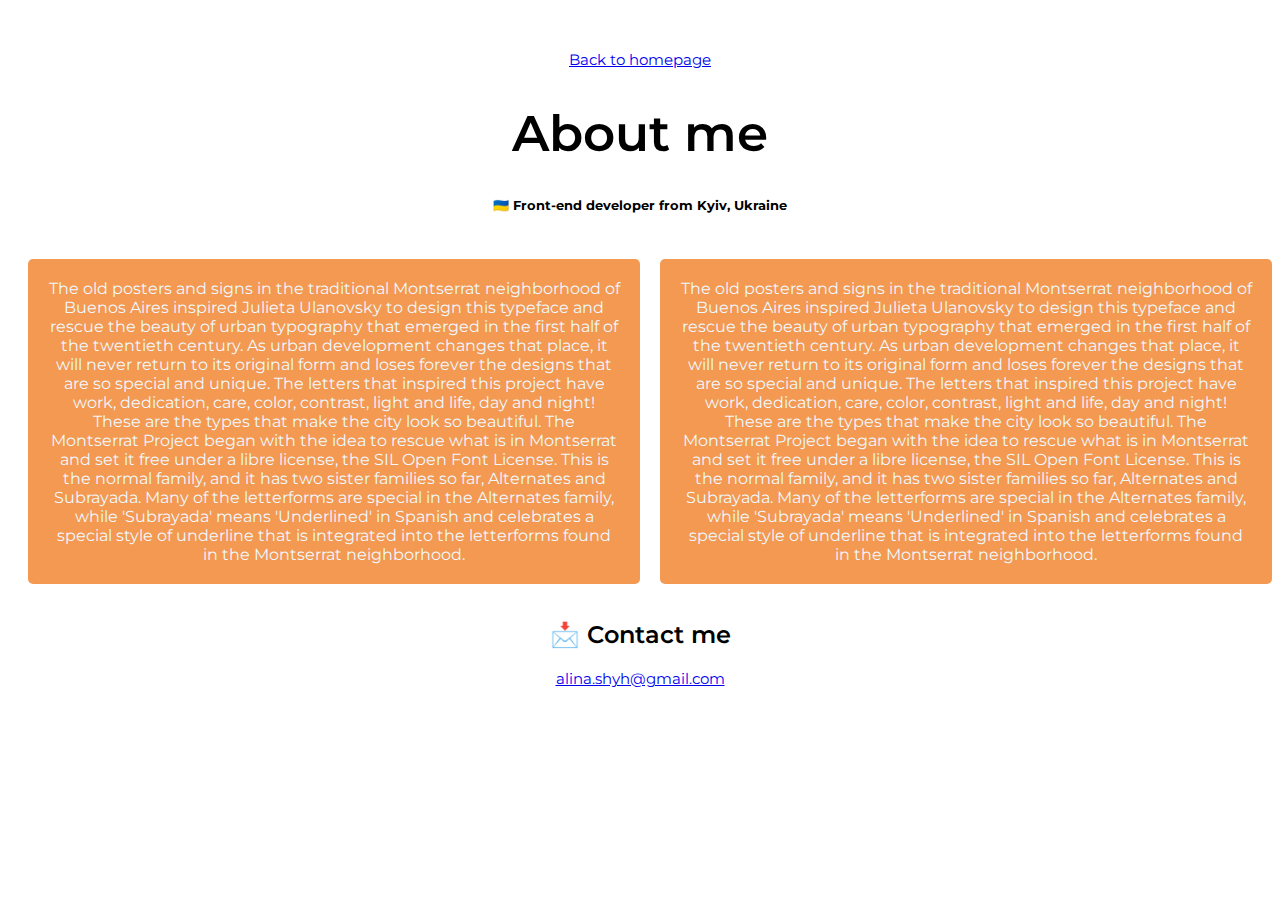
==== about.html @ 47083eb2 "Initial commit" ====
<!DOCTYPE html>
<html lang="en">
  <head>
    <meta charset="UTF-8" />
    <meta http-equiv="X-UA-Compatible" content="IE=edge" />
    <meta name="viewport" content="width=device-width, initial-scale=1.0" />
     <link rel="stylesheet" href="src/styles.css" />
    <link rel="preconnect" href="https://fonts.googleapis.com" />
    <link rel="preconnect" href="https://fonts.gstatic.com" crossorigin />
    <link rel="preconnect" href="https://fonts.googleapis.com" />
    <link rel="preconnect" href="https://fonts.gstatic.com" crossorigin />
    <link
      href="https://fonts.googleapis.com/css2?family=Montserrat:ital,wght@0,200;0,400;0,700;0,900;1,200;1,400;1,700;1,900&family=Roboto:ital,wght@0,100;0,300;0,400;0,500;0,700;0,900;1,100;1,300;1,400;1,500;1,700;1,900&display=swap"
      rel="stylesheet"
    />
    <!-- CSS only -->
    <link
      href="https://cdn.jsdelivr.net/npm/bootstrap@5.2.0-beta1/dist/css/bootstrap.min.css"
      rel="stylesheet"
      integrity="sha384-0evHe/X+R7YkIZDRvuzKMRqM+OrBnVFBL6DOitfPri4tjfHxaWutUpFmBp4vmVor"
      crossorigin="anonymous"
    />
    <title>Document</title>
  </head>
  <body>
      <div class="container">
      <a href="index.html" class="go-homepage-link">Back to homepage</a>
    <h1 class="header-title header-strong">About me</h1>
    <h2 class="header-subtitle">🇺🇦 Front-end developer from Kyiv, Ukraine</h2>
    <div class="columns-parent"> 
        <p class="column-aboutme">
            The old posters and signs in the traditional Montserrat neighborhood of Buenos Aires inspired Julieta Ulanovsky to design this typeface and rescue the beauty of urban typography that emerged in the first half of the twentieth century. As urban development changes that place, it will never return to its original form and loses forever the designs that are so special and unique. The letters that inspired this project have work, dedication, care, color, contrast, light and life, day and night! These are the types that make the city look so beautiful. The Montserrat Project began with the idea to rescue what is in Montserrat and set it free under a libre license, the SIL Open Font License.
            
            This is the normal family, and it has two sister families so far, Alternates and Subrayada. Many of the letterforms are special in the Alternates family, while 'Subrayada' means 'Underlined' in Spanish and celebrates a special style of underline that is integrated into the letterforms found in the Montserrat neighborhood.
        </p>
        <p class="column-aboutme second-column">
            The old posters and signs in the traditional Montserrat neighborhood of Buenos Aires inspired Julieta Ulanovsky to design this typeface and rescue the beauty of urban typography that emerged in the first half of the twentieth century. As urban development changes that place, it will never return to its original form and loses forever the designs that are so special and unique. The letters that inspired this project have work, dedication, care, color, contrast, light and life, day and night! These are the types that make the city look so beautiful. The Montserrat Project began with the idea to rescue what is in Montserrat and set it free under a libre license, the SIL Open Font License.
            
            This is the normal family, and it has two sister families so far, Alternates and Subrayada. Many of the letterforms are special in the Alternates family, while 'Subrayada' means 'Underlined' in Spanish and celebrates a special style of underline that is integrated into the letterforms found in the Montserrat neighborhood.
        </p></div>
        <h2 id="contact" class="contact-link">📩 Contact me</h2>
        <a href="mailto:alina.shyh@gmail.com" class="go-homepage-link">alina.shyh@gmail.com</a>
    </div>
</body>
</html>
---- src/styles.css ----
:root {
  --default-color: rgb(240, 127, 38);
}


.container {
  text-align: center;
  margin-top: 50px;
  font-family: 'Montserrat', sans-serif;
}

.header-title, .contact-link  {
  font-weight: 600;
}

.header-strong {
  font-size: 50px;
}

.header-subtitle {
  font-size: small;
  margin-bottom: 30px;
}

.buttoms-about-contact {
  display: flex;
  flex-direction: row;
  justify-content: center;
}

.aboutme-button,
.contact-button {
  border: 1px solid var(--default-color);
  border-radius: 5px;
  width: 100px;
  padding: 18px;
  text-decoration: none;
  font-size: 10px;
  box-shadow: 1px 1px 6px 0px grey;
}

.aboutme-button {
  background-color: var(--default-color);
  color: aliceblue;
}
.contact-button {
  margin-left: 10px;
  color: black;
}

.contact-button:hover {
  background-color: var(--default-color);
  color: aliceblue;
}

.aboutme-button:hover {
  background-color: white;
  color: black;
}

.go-homepage-link {
    font-size: 15px;
    display: block;
 margin-bottom: 29px;
}

.columns-parent {
    display: flex;
  flex-direction: row;
  justify-content: space-evenly;


}
.column-aboutme {
    background-color: rgb(240, 127, 38, 0.8);
    color: aliceblue;
  border-radius: 5px;
  padding: 20px;
}

.column-aboutme, .second-column {
    margin-left: 20px;
}
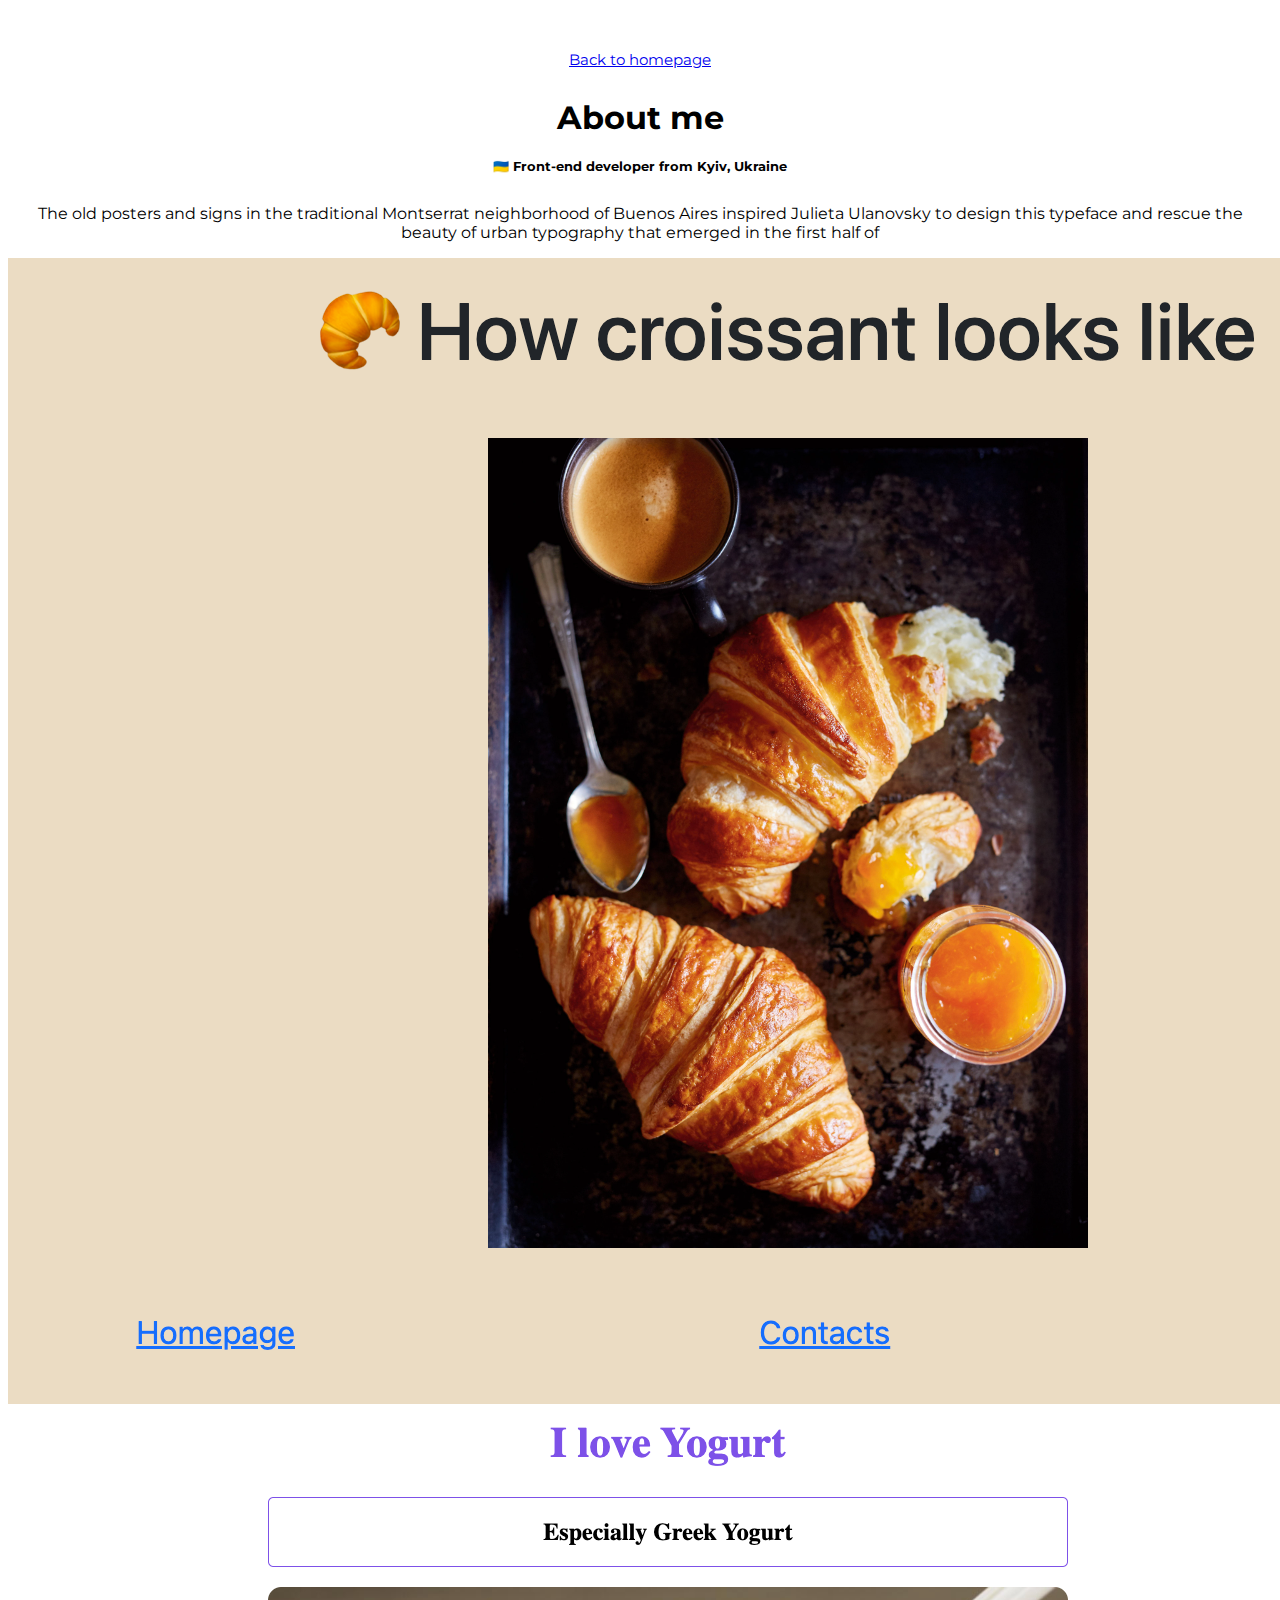
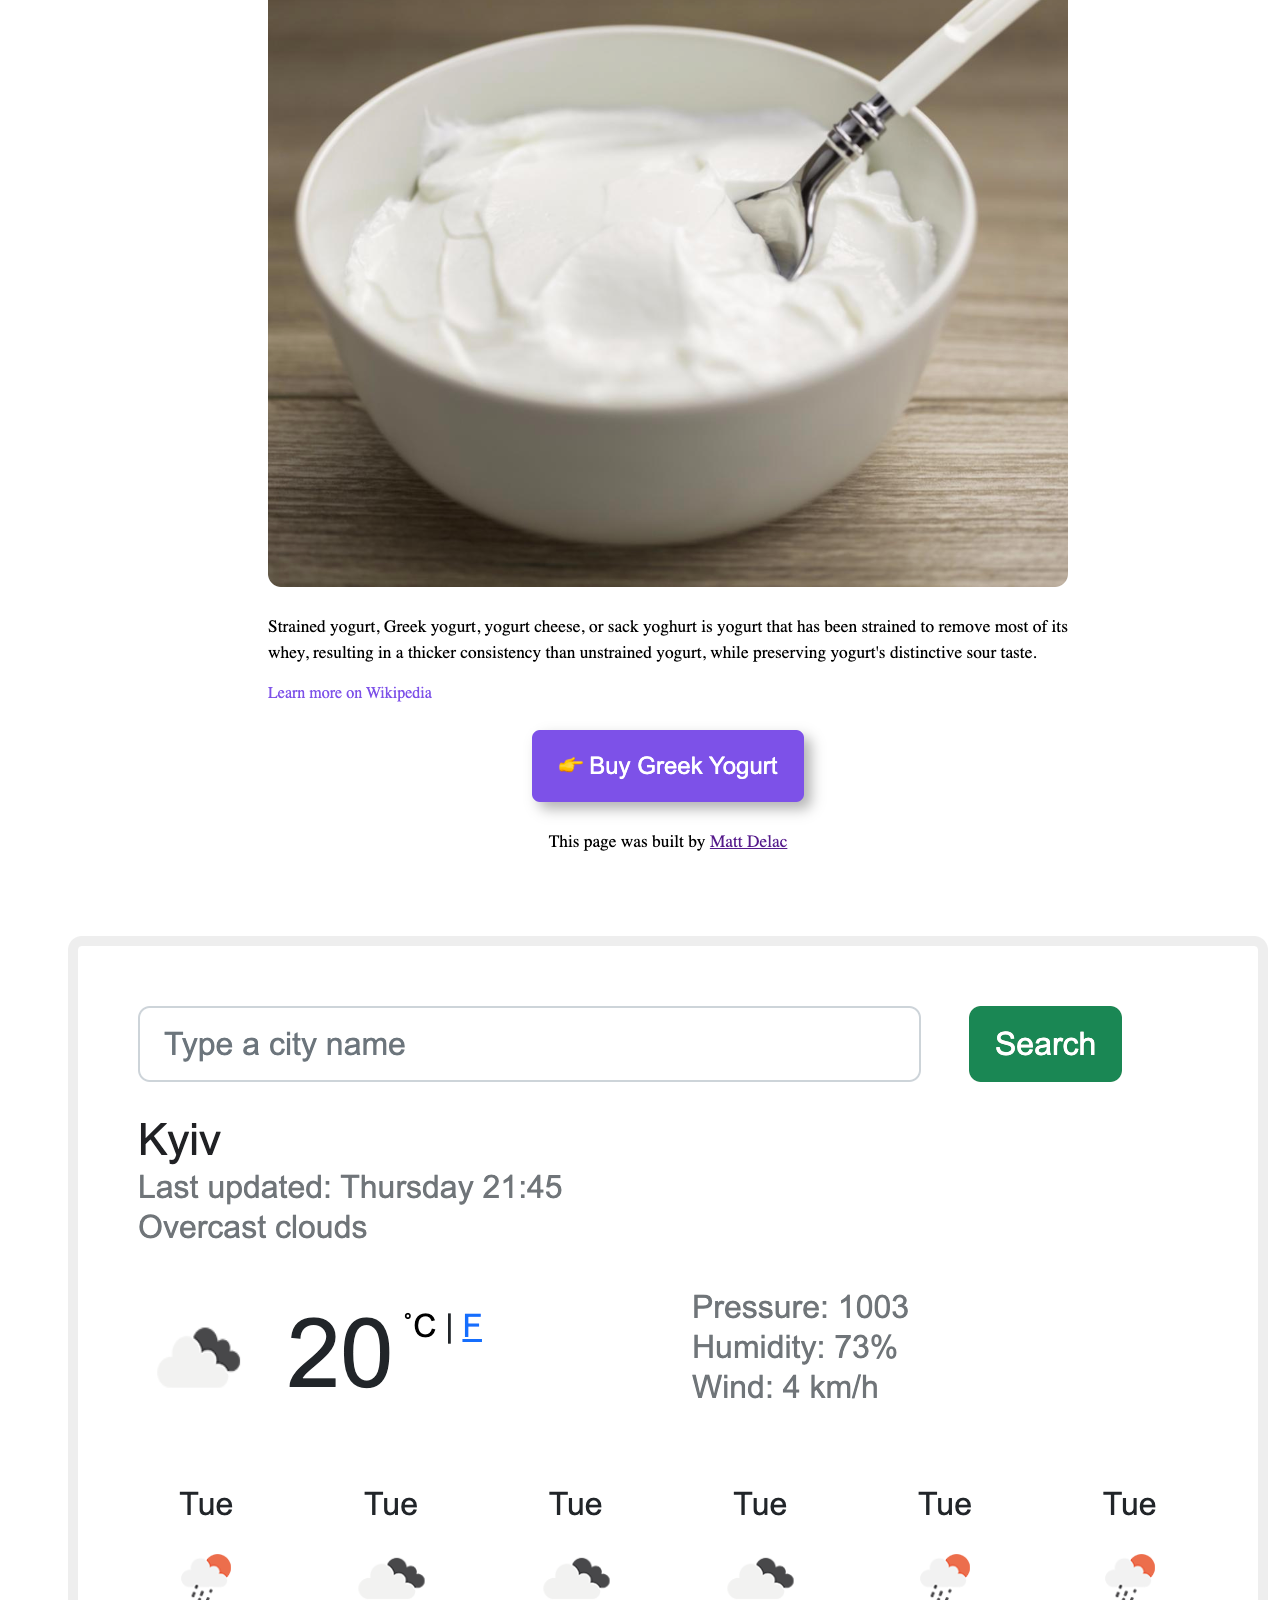
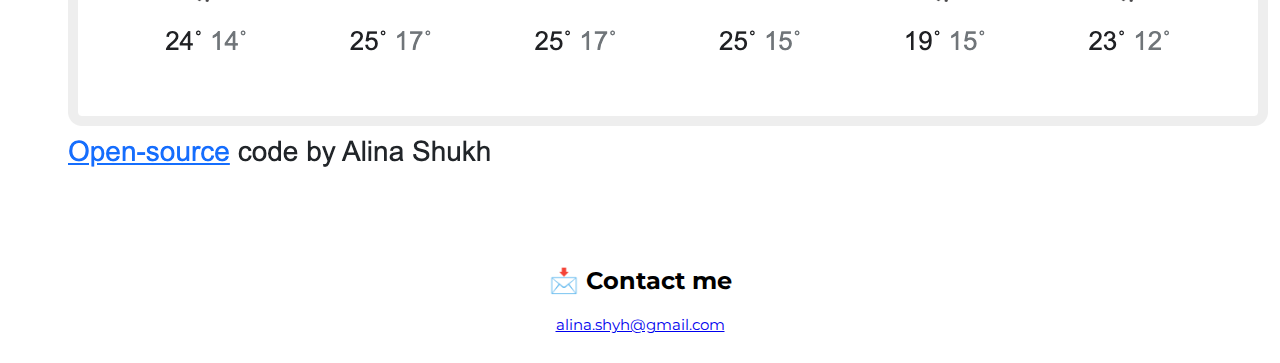
==== commit 0e78d947: "Added images to About page" ====
--- a/about.html
+++ b/about.html
@@ -4,7 +4,7 @@
     <meta charset="UTF-8" />
     <meta http-equiv="X-UA-Compatible" content="IE=edge" />
     <meta name="viewport" content="width=device-width, initial-scale=1.0" />
-     <link rel="stylesheet" href="src/styles.css" />
+    <link rel="stylesheet" href="src/styles.css" />
     <link rel="preconnect" href="https://fonts.googleapis.com" />
     <link rel="preconnect" href="https://fonts.gstatic.com" crossorigin />
     <link rel="preconnect" href="https://fonts.googleapis.com" />
@@ -20,26 +20,36 @@
       integrity="sha384-0evHe/X+R7YkIZDRvuzKMRqM+OrBnVFBL6DOitfPri4tjfHxaWutUpFmBp4vmVor"
       crossorigin="anonymous"
     />
-    <title>Document</title>
+    <title>Detailed information about Front-end developer Alina Shukh</title>
+    <meta
+      name="description"
+      content="Learn more about Fron-end developer Alina Shukh and her projects"
+    />
   </head>
   <body>
-      <div class="container">
-      <a href="index.html" class="go-homepage-link">Back to homepage</a>
-    <h1 class="header-title header-strong">About me</h1>
-    <h2 class="header-subtitle">🇺🇦 Front-end developer from Kyiv, Ukraine</h2>
-    <div class="columns-parent"> 
-        <p class="column-aboutme">
-            The old posters and signs in the traditional Montserrat neighborhood of Buenos Aires inspired Julieta Ulanovsky to design this typeface and rescue the beauty of urban typography that emerged in the first half of the twentieth century. As urban development changes that place, it will never return to its original form and loses forever the designs that are so special and unique. The letters that inspired this project have work, dedication, care, color, contrast, light and life, day and night! These are the types that make the city look so beautiful. The Montserrat Project began with the idea to rescue what is in Montserrat and set it free under a libre license, the SIL Open Font License.
-            
-            This is the normal family, and it has two sister families so far, Alternates and Subrayada. Many of the letterforms are special in the Alternates family, while 'Subrayada' means 'Underlined' in Spanish and celebrates a special style of underline that is integrated into the letterforms found in the Montserrat neighborhood.
-        </p>
-        <p class="column-aboutme second-column">
-            The old posters and signs in the traditional Montserrat neighborhood of Buenos Aires inspired Julieta Ulanovsky to design this typeface and rescue the beauty of urban typography that emerged in the first half of the twentieth century. As urban development changes that place, it will never return to its original form and loses forever the designs that are so special and unique. The letters that inspired this project have work, dedication, care, color, contrast, light and life, day and night! These are the types that make the city look so beautiful. The Montserrat Project began with the idea to rescue what is in Montserrat and set it free under a libre license, the SIL Open Font License.
-            
-            This is the normal family, and it has two sister families so far, Alternates and Subrayada. Many of the letterforms are special in the Alternates family, while 'Subrayada' means 'Underlined' in Spanish and celebrates a special style of underline that is integrated into the letterforms found in the Montserrat neighborhood.
-        </p></div>
-        <h2 id="contact" class="contact-link">📩 Contact me</h2>
-        <a href="mailto:alina.shyh@gmail.com" class="go-homepage-link">alina.shyh@gmail.com</a>
+    <div class="container">
+      <a href="index.html" title="Homepage button" class="go-homepage-link"
+        >Back to homepage</a
+      >
+      <h1 class="fs-1 fw-bold">About me</h1>
+      <h2 class="header-subtitle">🇺🇦 Front-end developer from Kyiv, Ukraine</h2>
+      <p class="mt-4">
+        The old posters and signs in the traditional Montserrat neighborhood of
+        Buenos Aires inspired Julieta Ulanovsky to design this typeface and
+        rescue the beauty of urban typography that emerged in the first half of
+      </p>
+      <div class="row">
+        <img class="col-sm-4 img-fluid mt-4 mb-4" src="images/croissant.png" />
+        <img class="col-sm-4 img-fluid mt-4 mb-4" src="images/yogurt.png" />
+        <img class="col-sm-4 img-fluid mt-4 mb-4" src="images/weather.png" />
+      </div>
+      <h2 id="contact" class="fs-2 fw-bold">📩 Contact me</h2>
+      <a
+        href="mailto:alina.shyh@gmail.com"
+        title="Email link"
+        class="go-homepage-link"
+        >alina.shyh@gmail.com</a
+      >
     </div>
-</body>
+  </body>
 </html>
--- a/src/styles.css
+++ b/src/styles.css
@@ -2,15 +2,23 @@
   --default-color: rgb(240, 127, 38);
 }
 
-
 .container {
   text-align: center;
   margin-top: 50px;
-  font-family: 'Montserrat', sans-serif;
+  font-family: "Montserrat", sans-serif;
 }
 
-.header-title, .contact-link  {
+.header-title,
+.contact-link {
   font-weight: 600;
+}
+
+@media (max-width: 576px) {
+  .header-title,
+  .header-strong,
+  .contact-link {
+    font-size: 40px;
+  }
 }
 
 .header-strong {
@@ -48,6 +56,16 @@
   color: black;
 }
 
+.project-button {
+  border: 1px solid var(--default-color);
+  border-radius: 5px;
+  padding: 18px;
+  text-decoration: none;
+  box-shadow: 1px 1px 6px 0px grey;
+  background-color: var(--default-color) !important;
+  color: aliceblue !important;
+}
+
 .contact-button:hover {
   background-color: var(--default-color);
   color: aliceblue;
@@ -58,27 +76,44 @@
   color: black;
 }
 
+.project-button:hover {
+  background-color: white !important;
+  color: black !important;
+  border: 1px solid var(--default-color) !important;
+}
+
 .go-homepage-link {
-    font-size: 15px;
-    display: block;
- margin-bottom: 29px;
+  font-size: 15px;
+  display: block;
+  margin-bottom: 29px;
 }
 
 .columns-parent {
-    display: flex;
+  display: flex;
   flex-direction: row;
   justify-content: space-evenly;
-
-
 }
 .column-aboutme {
-    background-color: rgb(240, 127, 38, 0.8);
-    color: aliceblue;
+  background-color: rgb(240, 127, 38, 0.8);
+  color: aliceblue;
   border-radius: 5px;
   padding: 20px;
 }
 
-.column-aboutme, .second-column {
-    margin-left: 20px;
+.column-aboutme,
+.second-column {
+  margin-left: 20px;
 }
 
+@media (max-width: 576px) {
+  .second-row {
+    display: flex;
+    flex-direction: column;
+  }
+  .weather-text {
+    order: 2;
+  }
+  .weather-image {
+    order: 1;
+  }
+}
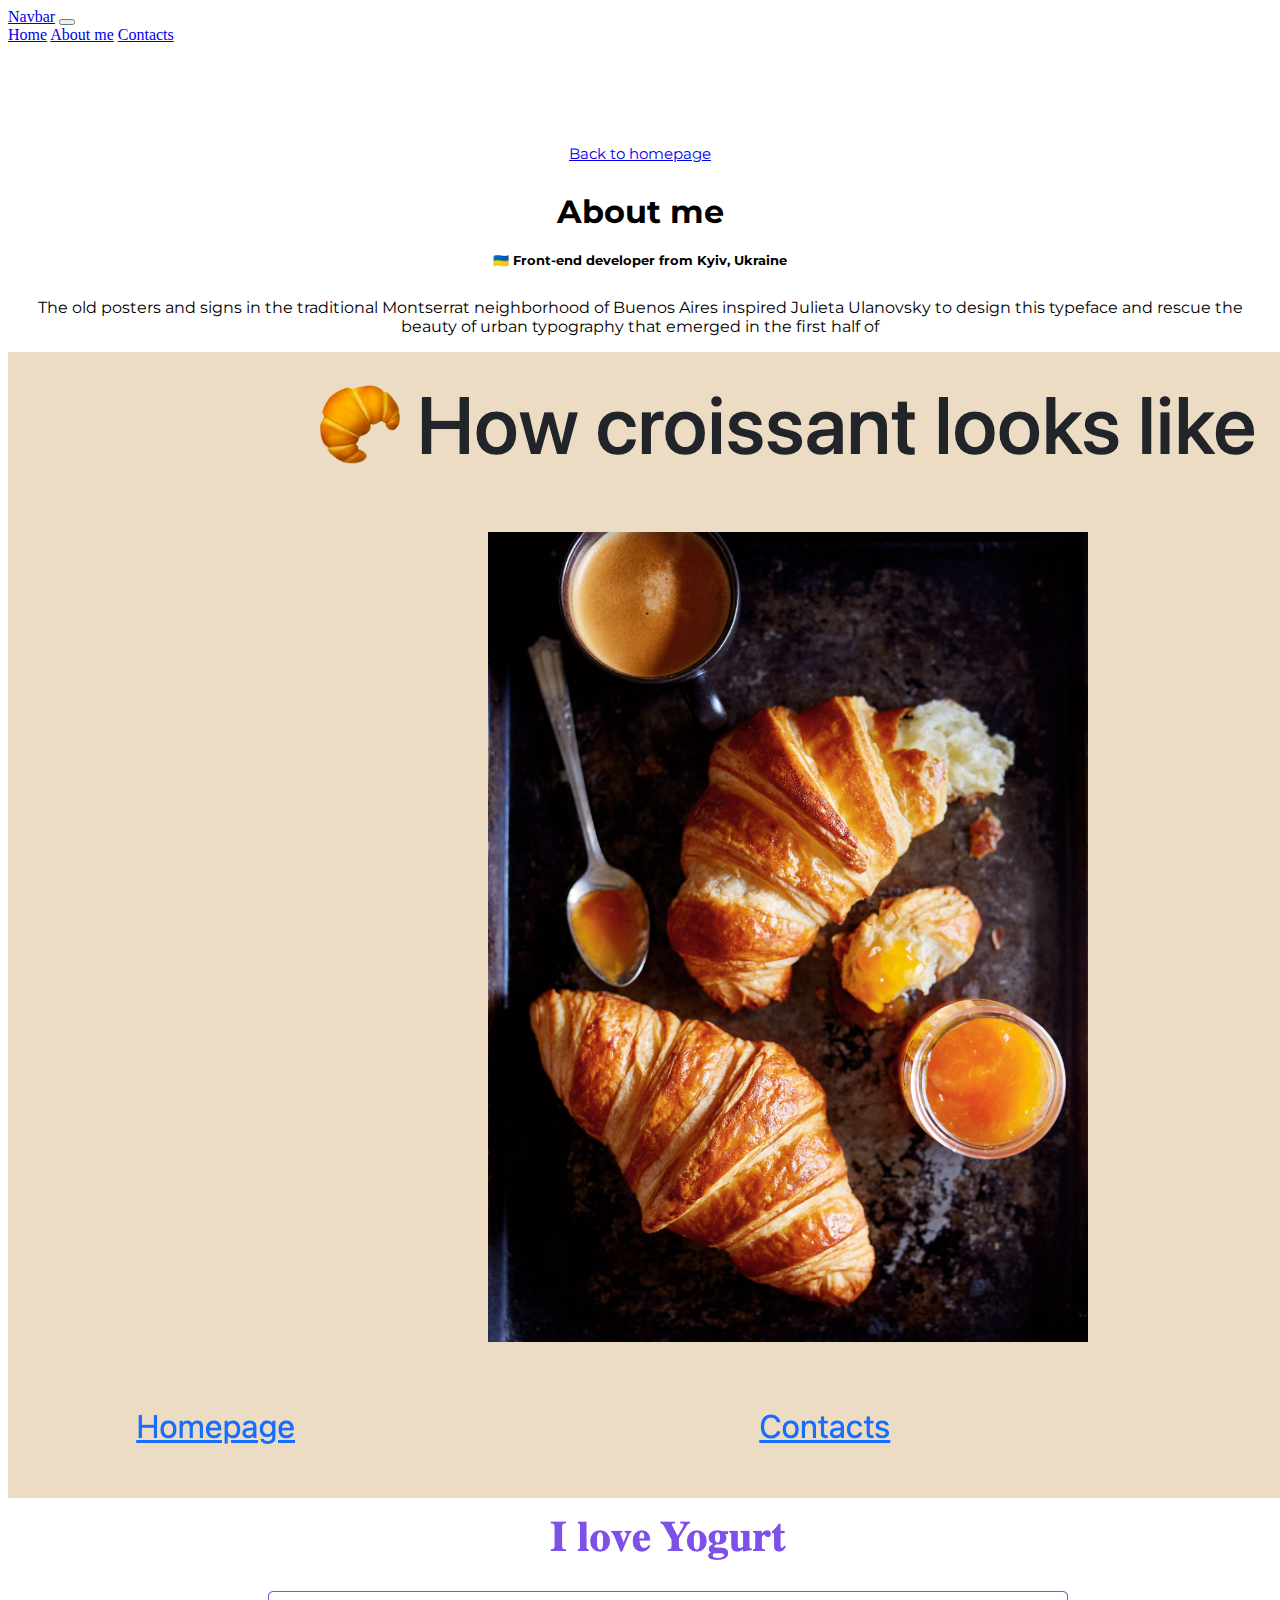
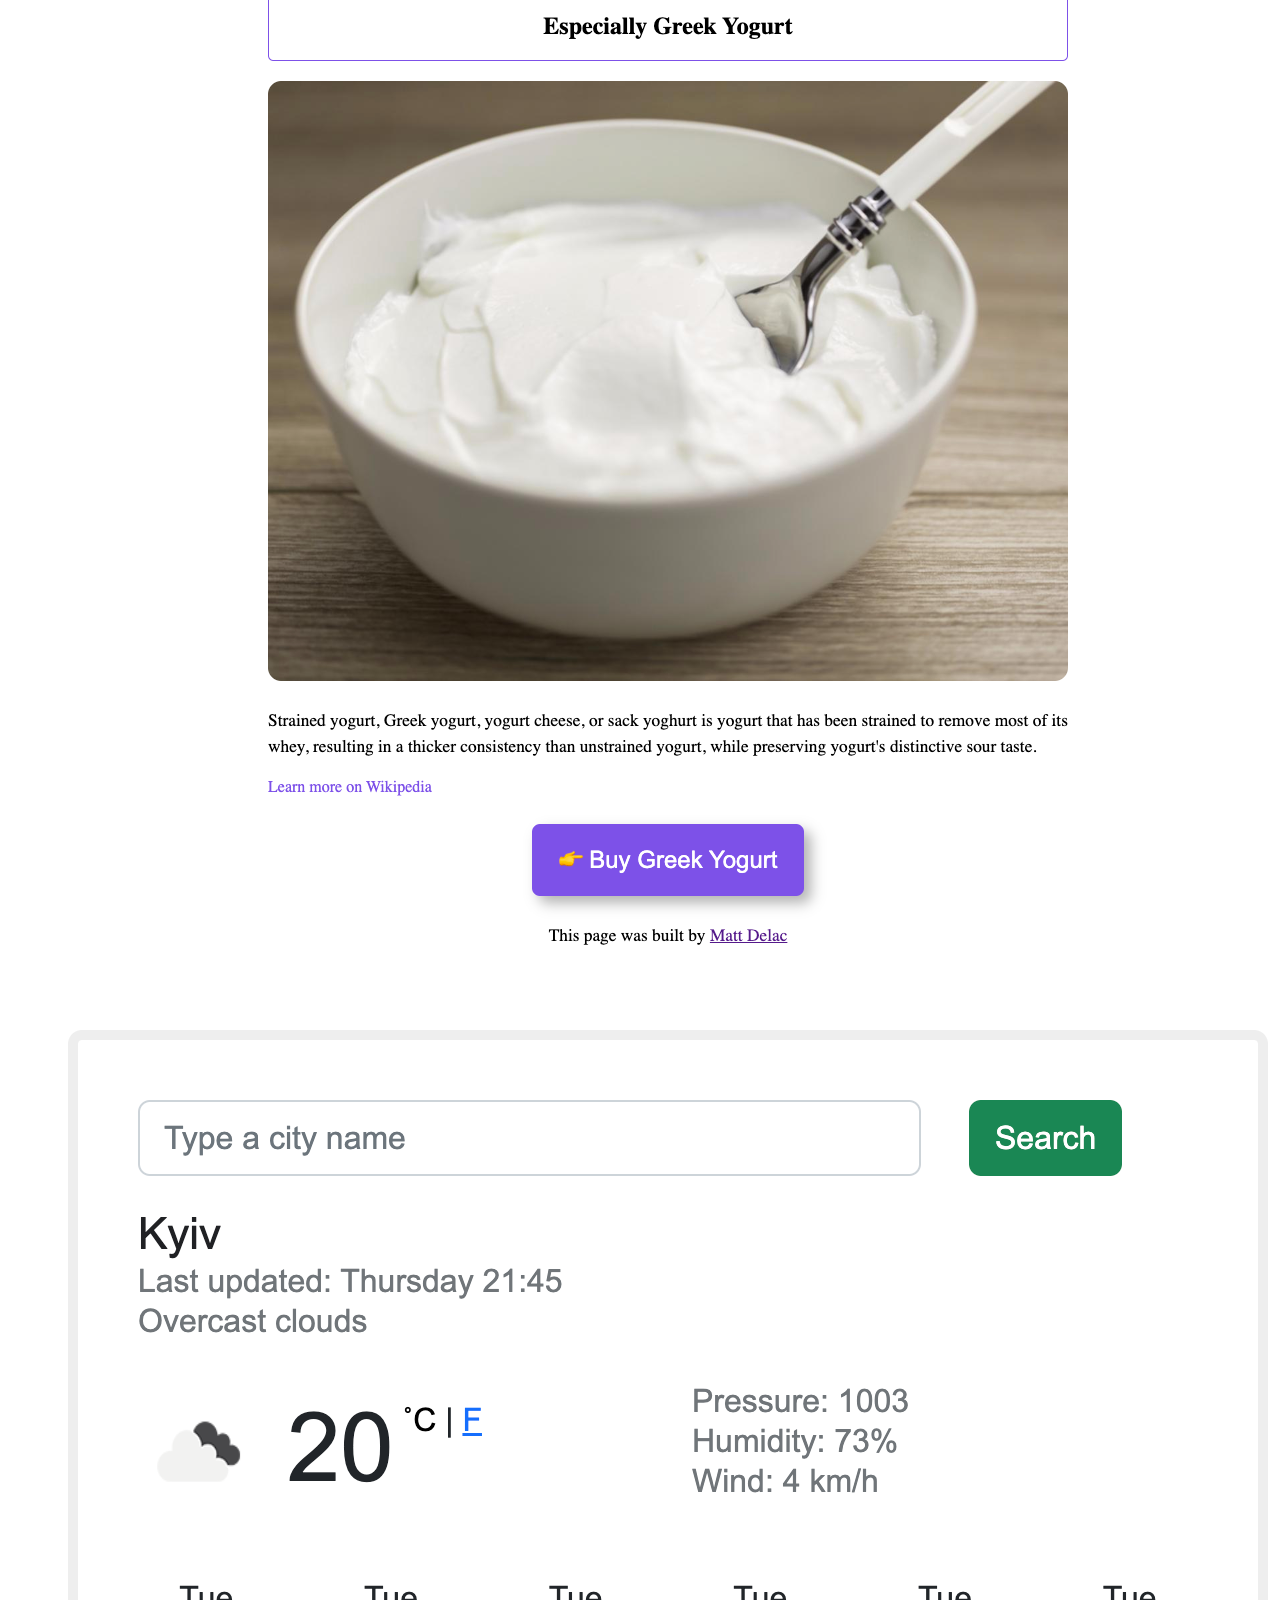
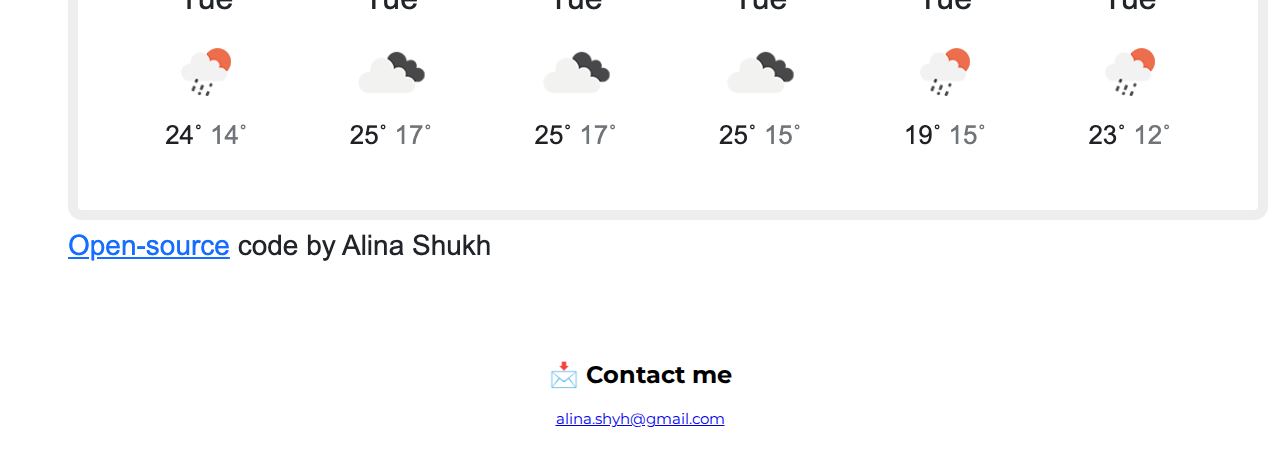
==== commit c0d5711d: "Fixed nav bar" ====
--- a/about.html
+++ b/about.html
@@ -26,6 +26,33 @@
       content="Learn more about Fron-end developer Alina Shukh and her projects"
     />
   </head>
+
+  <header class="navbar-bootstrap">
+    <nav class="navbar fixed-top navbar-expand-lg bg-light">
+      <div class="container-fluid">
+        <a class="navbar-brand" href="#">Navbar</a>
+        <button
+          class="navbar-toggler"
+          type="button"
+          data-bs-toggle="collapse"
+          data-bs-target="#navbarNavAltMarkup"
+          aria-controls="navbarNavAltMarkup"
+          aria-expanded="false"
+          aria-label="Toggle navigation"
+        >
+          <span class="navbar-toggler-icon"></span>
+        </button>
+        <div class="collapse navbar-collapse" id="navbarNavAltMarkup">
+          <div class="navbar-nav">
+            <a class="nav-link" aria-current="page" href="index.html">Home</a>
+            <a class="nav-link active" href="about.html">About me</a>
+            <a class="nav-link" href="about.html#contact">Contacts</a>
+          </div>
+        </div>
+      </div>
+    </nav>
+  </header>
+
   <body>
     <div class="container">
       <a href="index.html" title="Homepage button" class="go-homepage-link"
--- a/src/styles.css
+++ b/src/styles.css
@@ -4,25 +4,8 @@
 
 .container {
   text-align: center;
-  margin-top: 50px;
+  margin-top: 100px;
   font-family: "Montserrat", sans-serif;
-}
-
-.header-title,
-.contact-link {
-  font-weight: 600;
-}
-
-@media (max-width: 576px) {
-  .header-title,
-  .header-strong,
-  .contact-link {
-    font-size: 40px;
-  }
-}
-
-.header-strong {
-  font-size: 50px;
 }
 
 .header-subtitle {
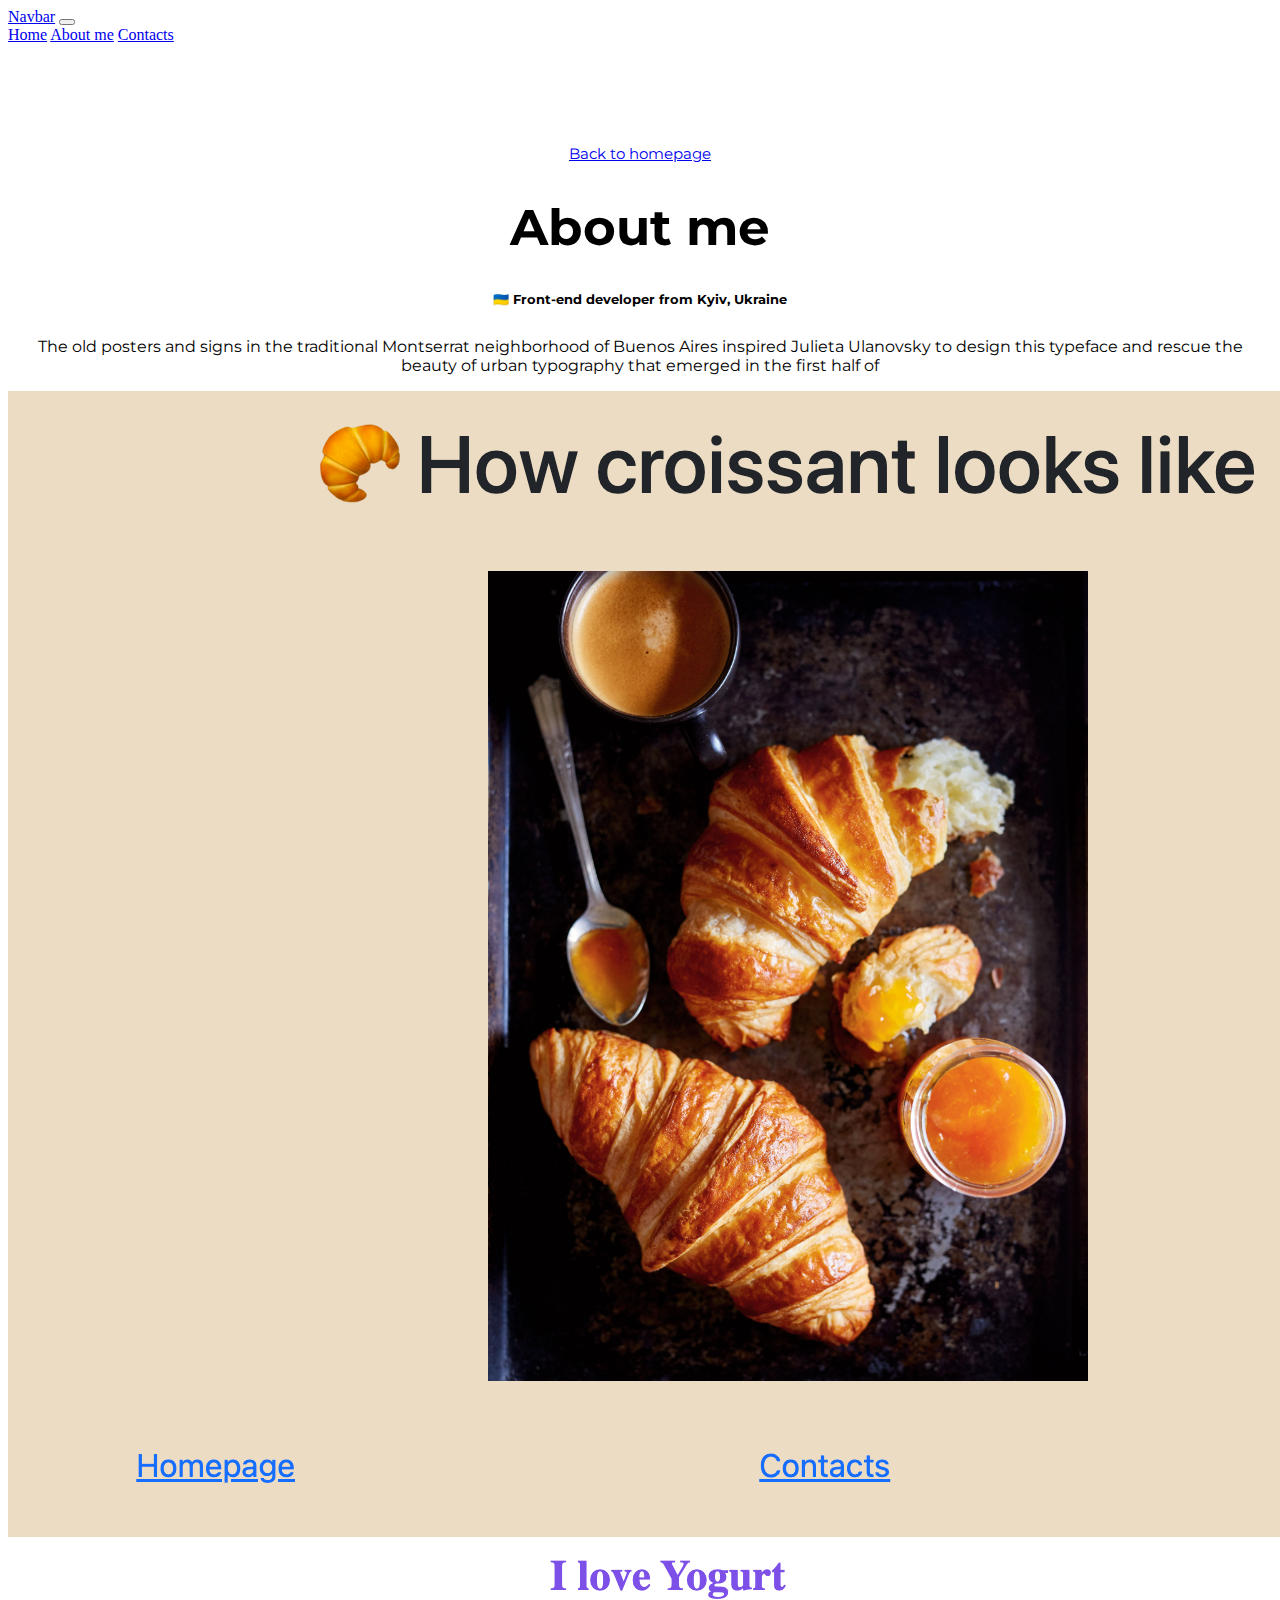
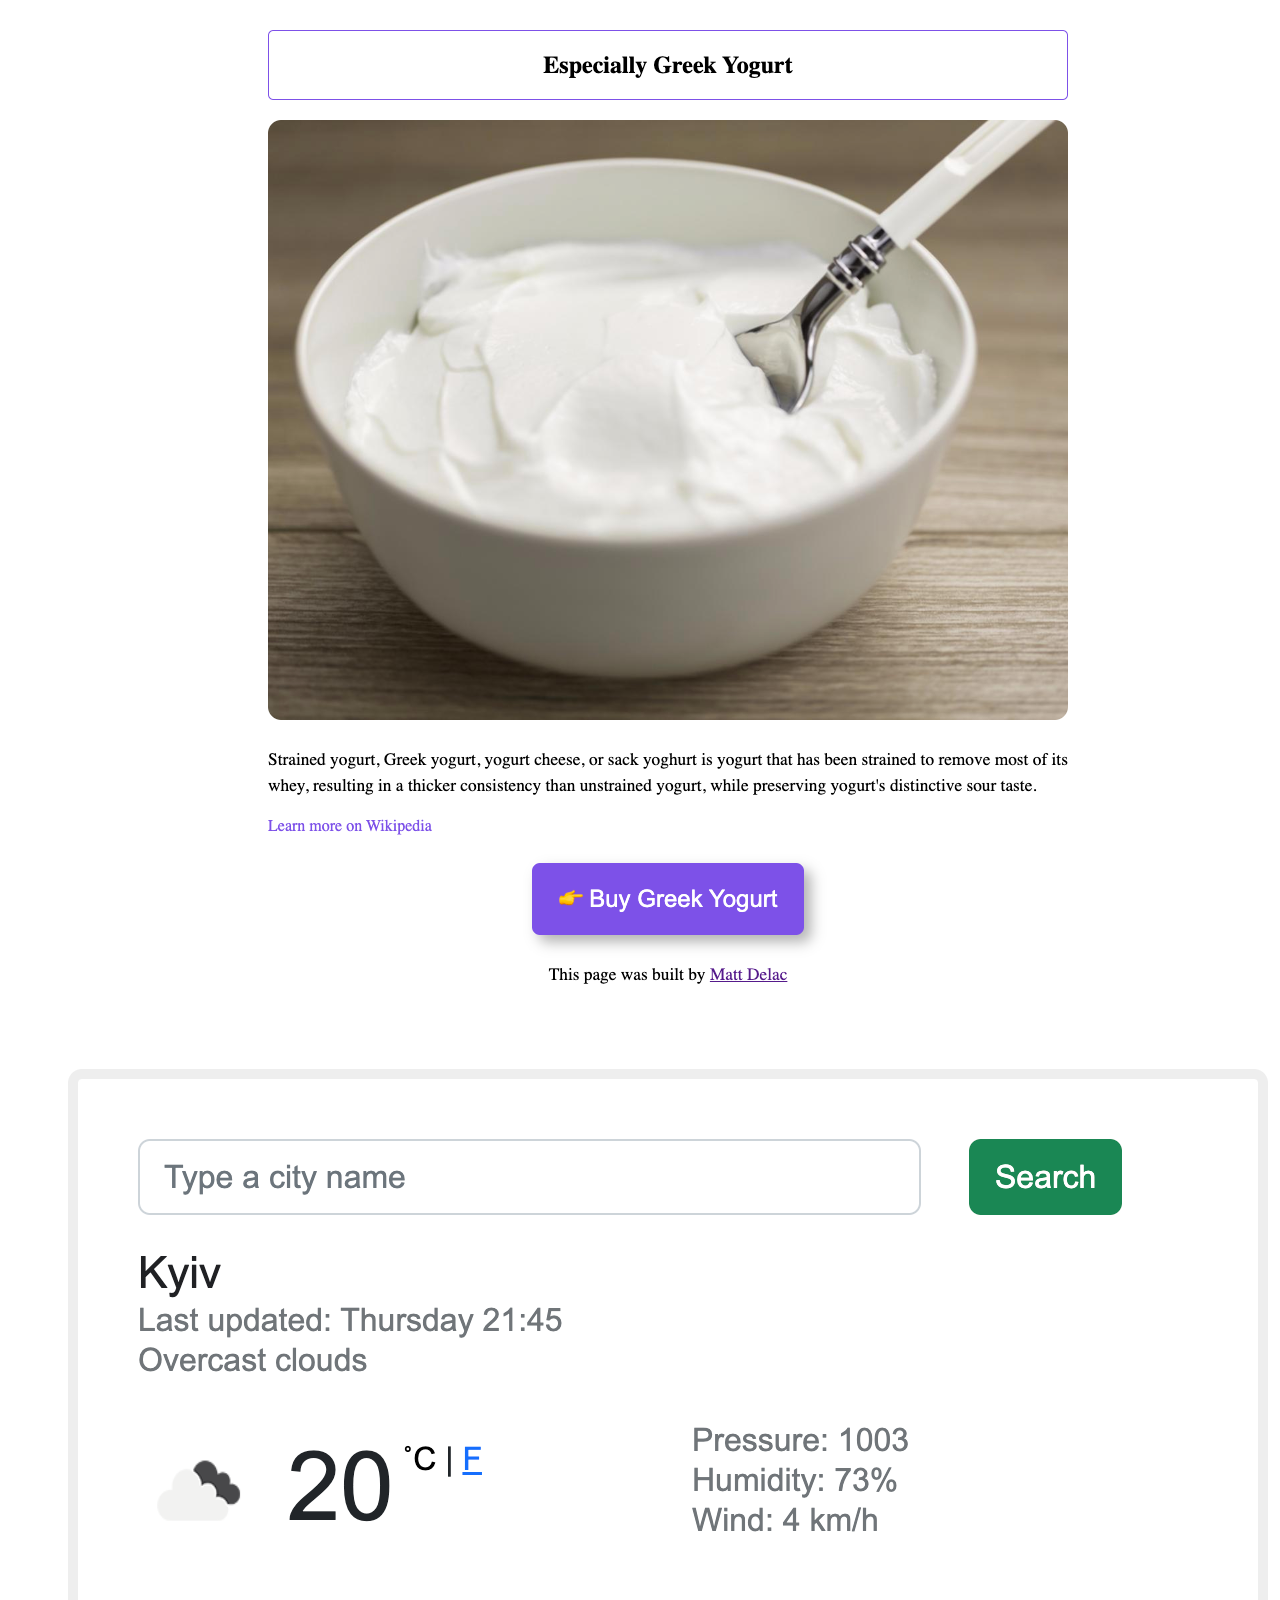
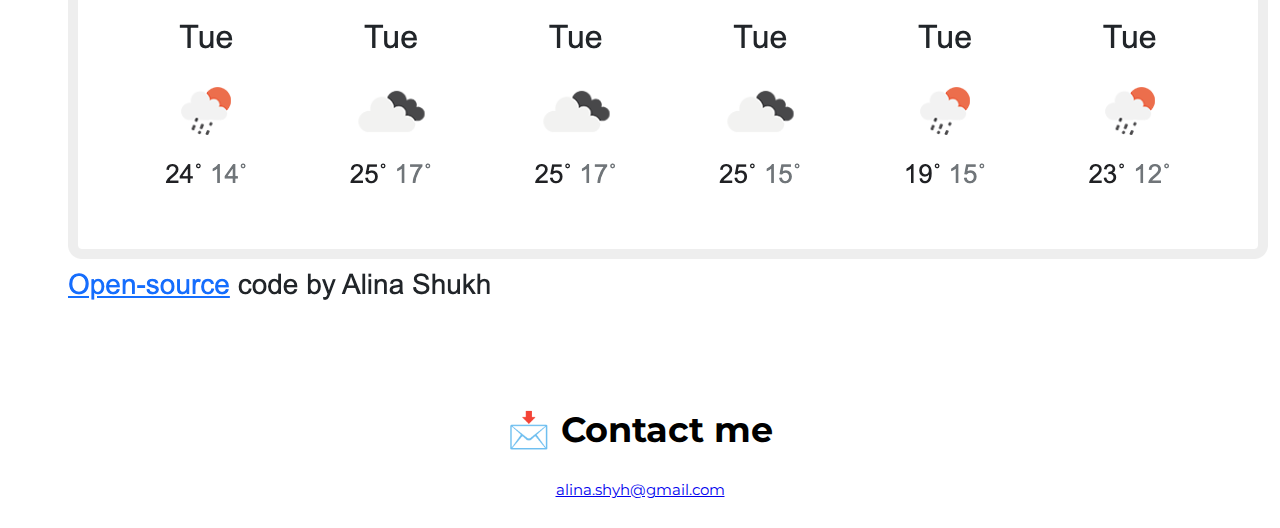
==== commit 987baec3: "Made it more responsive" ====
--- a/about.html
+++ b/about.html
@@ -58,7 +58,7 @@
       <a href="index.html" title="Homepage button" class="go-homepage-link"
         >Back to homepage</a
       >
-      <h1 class="fs-1 fw-bold">About me</h1>
+      <h1 class="title fw-bold">About me</h1>
       <h2 class="header-subtitle">🇺🇦 Front-end developer from Kyiv, Ukraine</h2>
       <p class="mt-4">
         The old posters and signs in the traditional Montserrat neighborhood of
@@ -70,7 +70,9 @@
         <img class="col-sm-4 img-fluid mt-4 mb-4" src="images/yogurt.png" />
         <img class="col-sm-4 img-fluid mt-4 mb-4" src="images/weather.png" />
       </div>
-      <h2 id="contact" class="fs-2 fw-bold">📩 Contact me</h2>
+      <h2 id="contact" style="font-size: 35px" class="contact-form fw-bold">
+        📩 Contact me
+      </h2>
       <a
         href="mailto:alina.shyh@gmail.com"
         title="Email link"
--- a/src/styles.css
+++ b/src/styles.css
@@ -6,6 +6,24 @@
   text-align: center;
   margin-top: 100px;
   font-family: "Montserrat", sans-serif;
+}
+
+.title {
+  font-size: 50px;
+}
+
+@media (max-width: 576px) {
+  .title,
+  .contact-form {
+    font-size: 25px !important;
+  }
+  .visualy-hidden-small {
+    display: none;
+  }
+
+  .center-small {
+    text-align: center !important;
+  }
 }
 
 .header-subtitle {
